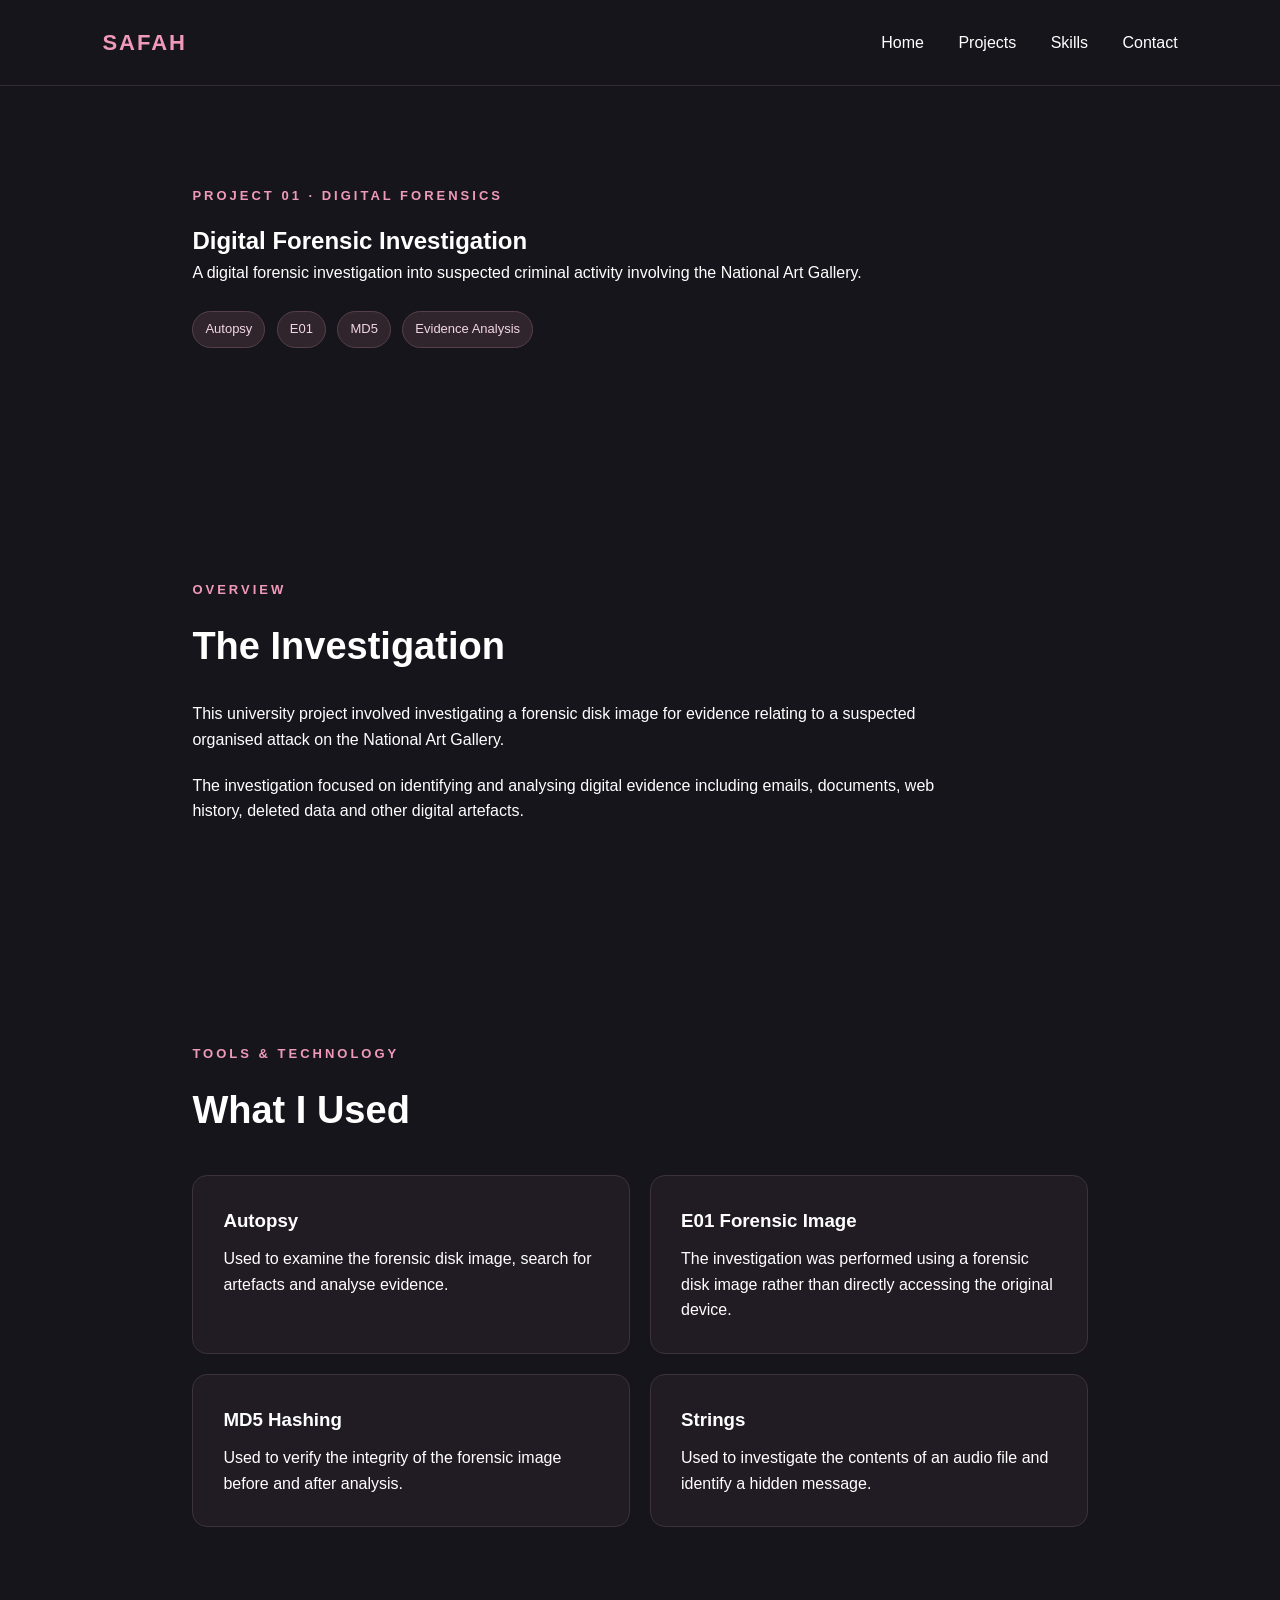
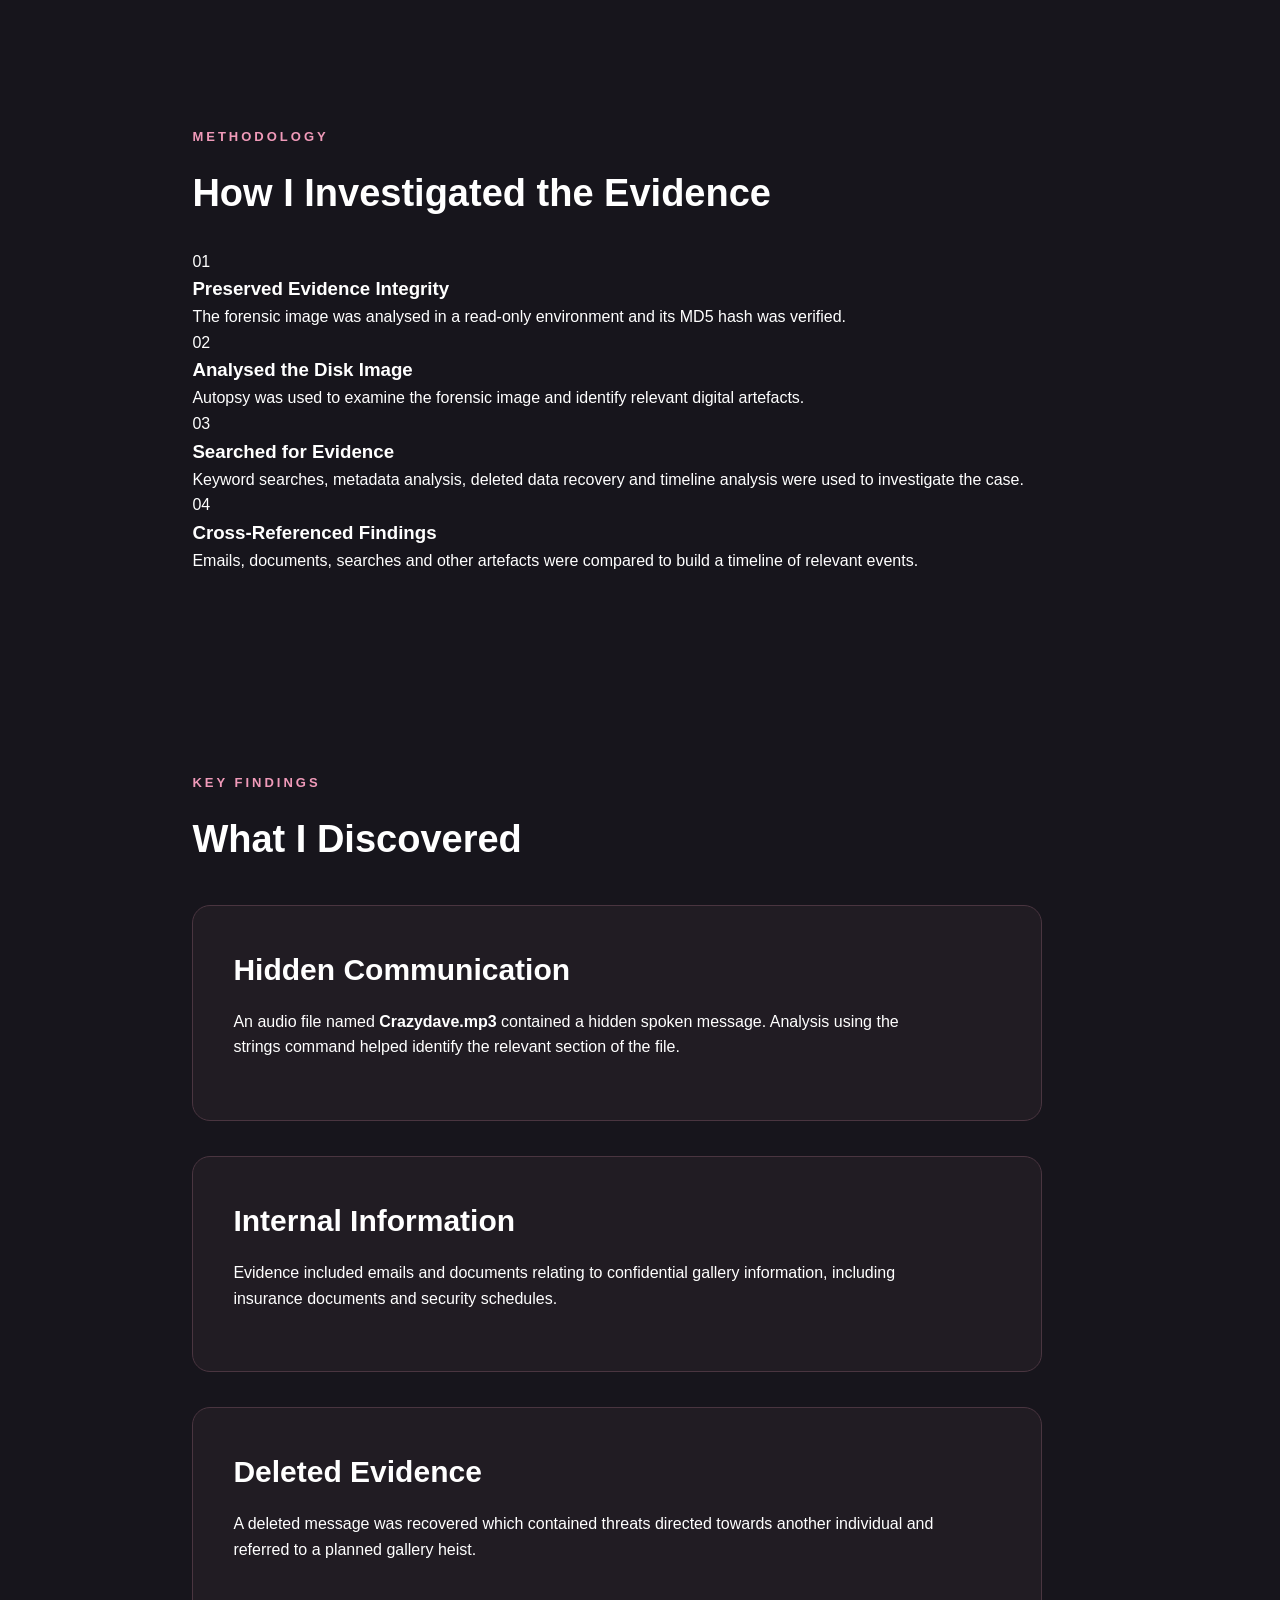
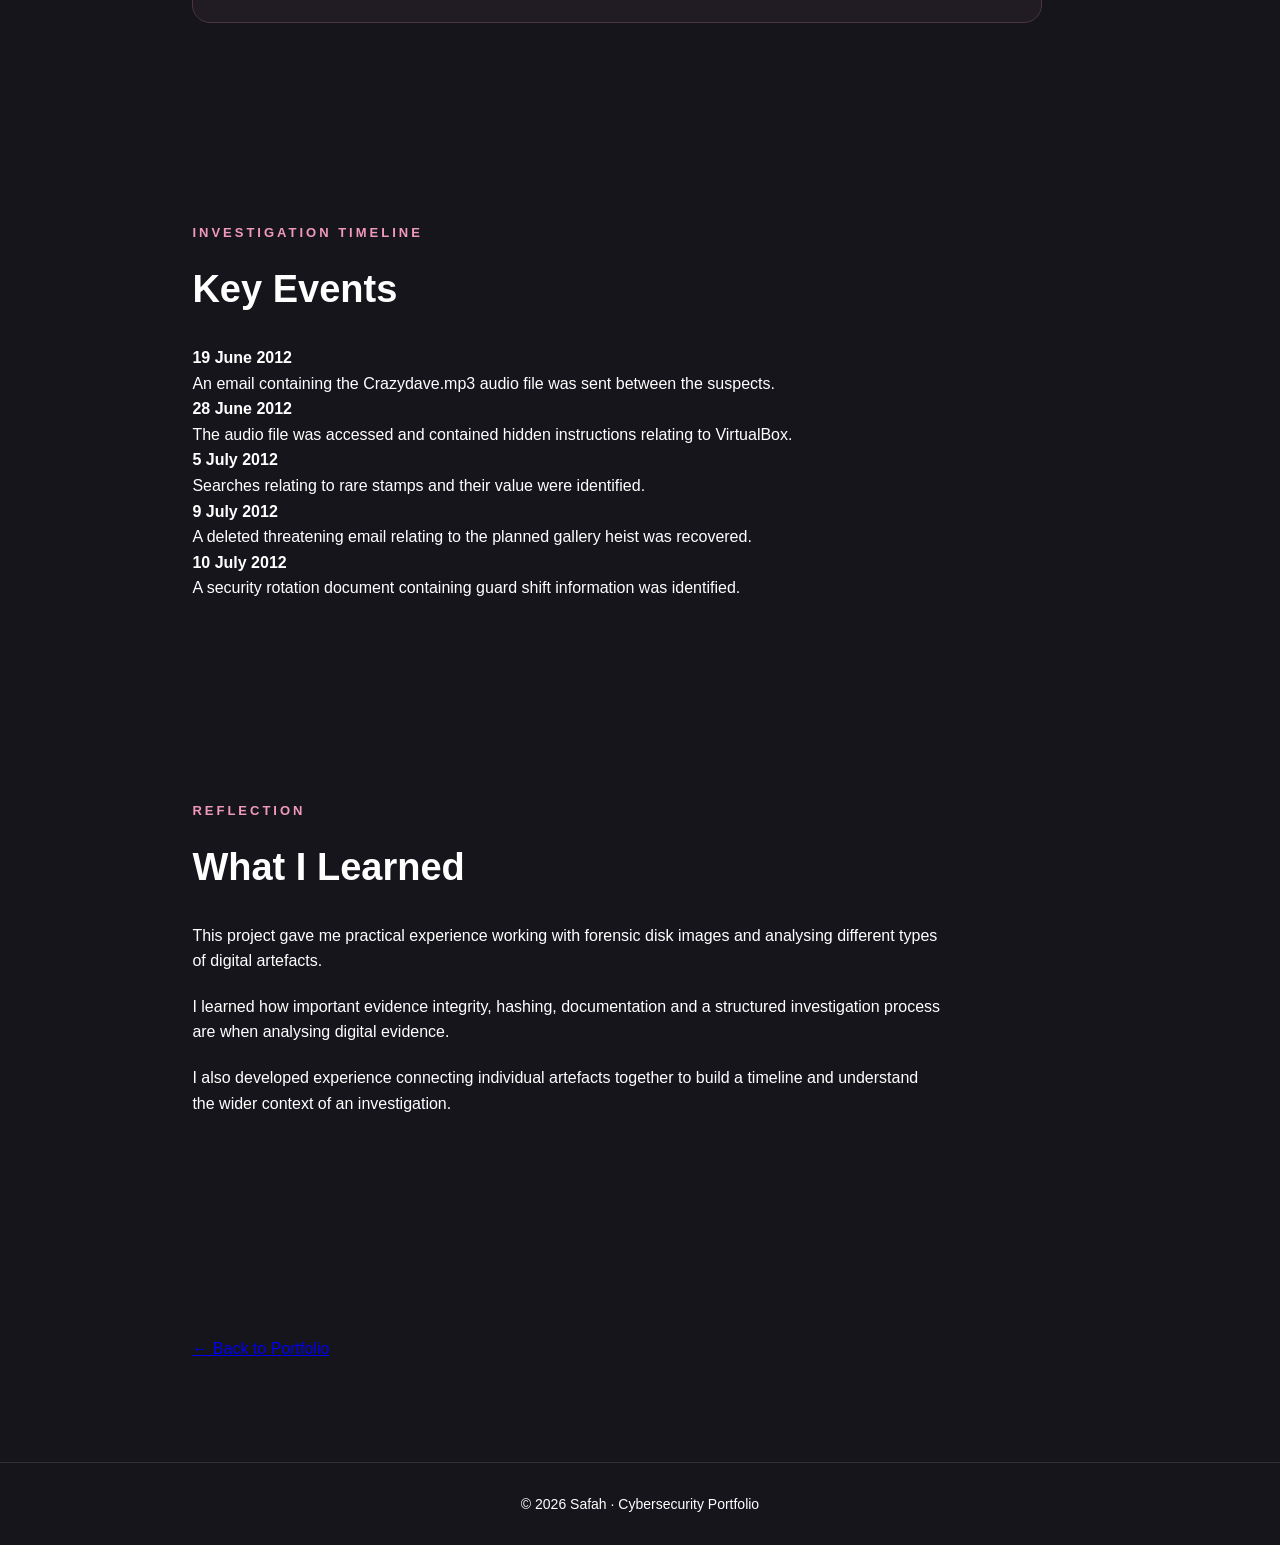
==== project1.html @ b5d4f96d "Create project1.html" ====
<!DOCTYPE html>
<html lang="en">

<head>
    <meta charset="UTF-8">
    <meta name="viewport" content="width=device-width, initial-scale=1.0">

    <link rel="stylesheet" href="style.css">

    <title>Digital Forensic Investigation | Safah</title>
</head>

<body>

    <header>
        <nav>
            <h2>SAFAH</h2>

            <div class="nav-links">
                <a href="index.html">Home</a>
                <a href="index.html#projects">Projects</a>
                <a href="index.html#skills">Skills</a>
                <a href="index.html#contact">Contact</a>
            </div>
        </nav>
    </header>


    <main>

        <!-- Project Introduction -->

        <section class="project-hero">

            <p class="eyebrow">PROJECT 01 · DIGITAL FORENSICS</p>

            <h1>Digital Forensic Investigation</h1>

            <p class="project-intro">
                A digital forensic investigation into suspected
                criminal activity involving the National Art Gallery.
            </p>

            <div class="tags">
                <span>Autopsy</span>
                <span>E01</span>
                <span>MD5</span>
                <span>Evidence Analysis</span>
            </div>

        </section>


        <!-- Overview -->

        <section>

            <p class="eyebrow">OVERVIEW</p>

            <h2>The Investigation</h2>

            <p>
                This university project involved investigating a forensic
                disk image for evidence relating to a suspected organised
                attack on the National Art Gallery.
            </p>

            <p>
                The investigation focused on identifying and analysing
                digital evidence including emails, documents, web history,
                deleted data and other digital artefacts.
            </p>

        </section>


        <!-- Tools -->

        <section>

            <p class="eyebrow">TOOLS & TECHNOLOGY</p>

            <h2>What I Used</h2>

            <div class="skills-grid">

                <div class="skill">
                    <h3>Autopsy</h3>
                    <p>
                        Used to examine the forensic disk image,
                        search for artefacts and analyse evidence.
                    </p>
                </div>

                <div class="skill">
                    <h3>E01 Forensic Image</h3>
                    <p>
                        The investigation was performed using a
                        forensic disk image rather than directly
                        accessing the original device.
                    </p>
                </div>

                <div class="skill">
                    <h3>MD5 Hashing</h3>
                    <p>
                        Used to verify the integrity of the forensic
                        image before and after analysis.
                    </p>
                </div>

                <div class="skill">
                    <h3>Strings</h3>
                    <p>
                        Used to investigate the contents of an audio
                        file and identify a hidden message.
                    </p>
                </div>

            </div>

        </section>


        <!-- Methodology -->

        <section>

            <p class="eyebrow">METHODOLOGY</p>

            <h2>How I Investigated the Evidence</h2>

            <div class="method-list">

                <div class="method">
                    <span>01</span>
                    <div>
                        <h3>Preserved Evidence Integrity</h3>
                        <p>
                            The forensic image was analysed in a
                            read-only environment and its MD5 hash
                            was verified.
                        </p>
                    </div>
                </div>

                <div class="method">
                    <span>02</span>
                    <div>
                        <h3>Analysed the Disk Image</h3>
                        <p>
                            Autopsy was used to examine the forensic
                            image and identify relevant digital artefacts.
                        </p>
                    </div>
                </div>

                <div class="method">
                    <span>03</span>
                    <div>
                        <h3>Searched for Evidence</h3>
                        <p>
                            Keyword searches, metadata analysis,
                            deleted data recovery and timeline analysis
                            were used to investigate the case.
                        </p>
                    </div>
                </div>

                <div class="method">
                    <span>04</span>
                    <div>
                        <h3>Cross-Referenced Findings</h3>
                        <p>
                            Emails, documents, searches and other
                            artefacts were compared to build a timeline
                            of relevant events.
                        </p>
                    </div>
                </div>

            </div>

        </section>


        <!-- Findings -->

        <section>

            <p class="eyebrow">KEY FINDINGS</p>

            <h2>What I Discovered</h2>

            <div class="project-card">

                <h3>Hidden Communication</h3>

                <p>
                    An audio file named <strong>Crazydave.mp3</strong>
                    contained a hidden spoken message. Analysis using
                    the strings command helped identify the relevant
                    section of the file.
                </p>

            </div>


            <div class="project-card">

                <h3>Internal Information</h3>

                <p>
                    Evidence included emails and documents relating
                    to confidential gallery information, including
                    insurance documents and security schedules.
                </p>

            </div>


            <div class="project-card">

                <h3>Deleted Evidence</h3>

                <p>
                    A deleted message was recovered which contained
                    threats directed towards another individual and
                    referred to a planned gallery heist.
                </p>

            </div>

        </section>


        <!-- Timeline -->

        <section>

            <p class="eyebrow">INVESTIGATION TIMELINE</p>

            <h2>Key Events</h2>

            <div class="timeline">

                <div class="timeline-item">
                    <strong>19 June 2012</strong>
                    <p>
                        An email containing the Crazydave.mp3 audio
                        file was sent between the suspects.
                    </p>
                </div>

                <div class="timeline-item">
                    <strong>28 June 2012</strong>
                    <p>
                        The audio file was accessed and contained
                        hidden instructions relating to VirtualBox.
                    </p>
                </div>

                <div class="timeline-item">
                    <strong>5 July 2012</strong>
                    <p>
                        Searches relating to rare stamps and their
                        value were identified.
                    </p>
                </div>

                <div class="timeline-item">
                    <strong>9 July 2012</strong>
                    <p>
                        A deleted threatening email relating to
                        the planned gallery heist was recovered.
                    </p>
                </div>

                <div class="timeline-item">
                    <strong>10 July 2012</strong>
                    <p>
                        A security rotation document containing
                        guard shift information was identified.
                    </p>
                </div>

            </div>

        </section>


        <!-- What I Learned -->

        <section>

            <p class="eyebrow">REFLECTION</p>

            <h2>What I Learned</h2>

            <p>
                This project gave me practical experience working with
                forensic disk images and analysing different types of
                digital artefacts.
            </p>

            <p>
                I learned how important evidence integrity, hashing,
                documentation and a structured investigation process
                are when analysing digital evidence.
            </p>

            <p>
                I also developed experience connecting individual
                artefacts together to build a timeline and understand
                the wider context of an investigation.
            </p>

        </section>


        <!-- Back -->

        <section class="back-section">

            <a href="index.html" class="secondary-button">
                ← Back to Portfolio
            </a>

        </section>

    </main>


    <footer>

        <p>
            © 2026 Safah · Cybersecurity Portfolio
        </p>

    </footer>

</body>

</html>
---- style.css ----
/* =========================
   GENERAL
========================= */

* {
    margin: 0;
    padding: 0;
    box-sizing: border-box;
}

html {
    scroll-behavior: smooth;
}

body {
    font-family: Arial, sans-serif;
    background: #17151c;
    color: #ffffff;
    line-height: 1.6;
}


/* =========================
   NAVIGATION
========================= */

header {
    padding: 25px 8%;
    border-bottom: 1px solid #342d35;
}

nav {
    max-width: 1100px;
    margin: auto;

    display: flex;
    justify-content: space-between;
    align-items: center;
}

nav h2 {
    color: #f09ab9;
    font-size: 22px;
    letter-spacing: 2px;
}

.nav-links a {
    color: #ffffff;
    text-decoration: none;
    margin-left: 30px;
    transition: 0.3s;
}

.nav-links a:hover {
    color: #f09ab9;
}


/* =========================
   MAIN
========================= */

main {
    max-width: 1100px;
    margin: auto;
    padding: 0 8%;
}


/* =========================
   HERO
========================= */

.hero {
    min-height: 85vh;

    display: flex;
    flex-direction: column;
    justify-content: center;
}

.eyebrow {
    color: #f09ab9;
    font-size: 13px;
    font-weight: bold;
    letter-spacing: 3px;
    margin-bottom: 15px;
}

.hero h1 {
    font-size: 70px;
    line-height: 1.1;
    margin-bottom: 20px;
}

.hero h2 {
    color: #f2d7e2;
    font-size: 27px;
    max-width: 850px;
    line-height: 1.4;
    margin-bottom: 25px;
}

.intro {
    max-width: 700px;
    color: #ffffff;
    font-size: 17px;
}


/* =========================
   BUTTONS
========================= */

.buttons {
    margin-top: 35px;
}

.buttons a {
    display: inline-block;

    padding: 13px 23px;

    border-radius: 8px;

    background: #e88baa;
    color: #17151c;

    text-decoration: none;
    font-weight: bold;

    margin-right: 10px;

    transition: 0.3s;
}

.buttons a:hover {
    background: #f09ab9;
    transform: translateY(-2px);
}

.buttons .secondary-button {
    background: transparent;
    color: #ffffff;
    border: 1px solid #e88baa;
}

.buttons .secondary-button:hover {
    background: #e88baa;
    color: #17151c;
}


/* =========================
   SECTIONS
========================= */

section {
    padding: 100px 0;
}

section > h2 {
    font-size: 38px;
    margin-bottom: 25px;
}

section > p {
    max-width: 750px;
    color: #ffffff;
    margin-bottom: 20px;
}


/* =========================
   PROJECTS
========================= */

.project-card {
    position: relative;

    background: #211c23;

    border: 1px solid #4a3540;

    border-radius: 18px;

    padding: 40px;

    margin-top: 35px;

    max-width: 850px;

    overflow: hidden;

    transition: 0.3s;
}

.project-card:hover {
    border-color: #e88baa;
    transform: translateY(-4px);
}

.project-number {
    position: absolute;

    right: 30px;
    top: 20px;

    font-size: 55px;

    color: #332833;

    font-weight: bold;
}

.project-type {
    color: #f09ab9;
    font-size: 13px;
    font-weight: bold;
    letter-spacing: 2px;
    margin-bottom: 10px;
}

.project-card h3 {
    font-size: 30px;
    margin-bottom: 15px;
}

.project-card > p:not(.project-type) {
    max-width: 700px;
    color: #ffffff;
    margin-bottom: 20px;
}


/* =========================
   PROJECT TAGS
========================= */

.tags {
    margin: 25px 0;
}

.tags span {
    display: inline-block;

    padding: 7px 12px;

    margin-right: 7px;
    margin-bottom: 7px;

    border-radius: 20px;

    background: #30252d;

    border: 1px solid #55404a;

    color: #f2d7e2;

    font-size: 13px;
}


/* =========================
   PROJECT LINK
========================= */

.project-link {
    color: #f09ab9;

    text-decoration: none;

    font-weight: bold;

    transition: 0.3s;
}

.project-link:hover {
    color: #ffffff;
}


/* =========================
   COMING SOON PROJECTS
========================= */

.coming-soon {
    background: #1d1920;

    border: 1px solid #302a31;

    border-radius: 15px;

    padding: 30px;

    margin-top: 20px;

    max-width: 850px;
}

.coming-soon h3 {
    margin-bottom: 10px;
}

.coming-soon p:not(.project-type) {
    color: #ffffff;
}


/* =========================
   SKILLS
========================= */

.skills-grid {
    display: grid;

    grid-template-columns: repeat(2, 1fr);

    gap: 20px;

    margin-top: 35px;
}

.skill {
    background: #211c23;

    border: 1px solid #3d323a;

    border-radius: 15px;

    padding: 30px;

    transition: 0.3s;
}

.skill:hover {
    border-color: #e88baa;
}

.skill h3 {
    color: #ffffff;
    margin-bottom: 10px;
}

.skill p {
    color: #ffffff;
}


/* =========================
   CONTACT
========================= */

.contact-links {
    margin-top: 30px;
}

.contact-links a {
    display: inline-block;

    color: #f09ab9;

    text-decoration: none;

    margin-right: 25px;

    font-weight: bold;
}

.contact-links a:hover {
    color: #ffffff;
}


/* =========================
   FOOTER
========================= */

footer {
    text-align: center;

    padding: 30px;

    border-top: 1px solid #342d35;

    color: #ffffff;

    font-size: 14px;
}


/* =========================
   MOBILE
========================= */

@media (max-width: 700px) {

    header {
        padding: 20px 5%;
    }

    nav {
        flex-direction: column;
        gap: 20px;
    }

    .nav-links a {
        margin: 0 7px;
        font-size: 14px;
    }

    main {
        padding: 0 5%;
    }

    .hero {
        min-height: 75vh;
    }

    .hero h1 {
        font-size: 45px;
    }

    .hero h2 {
        font-size: 21px;
    }

    section {
        padding: 70px 0;
    }

    section > h2 {
        font-size: 30px;
    }

    .skills-grid {
        grid-template-columns: 1fr;
    }

    .project-card {
        padding: 30px;
    }

    .project-number {
        font-size: 40px;
    }
}
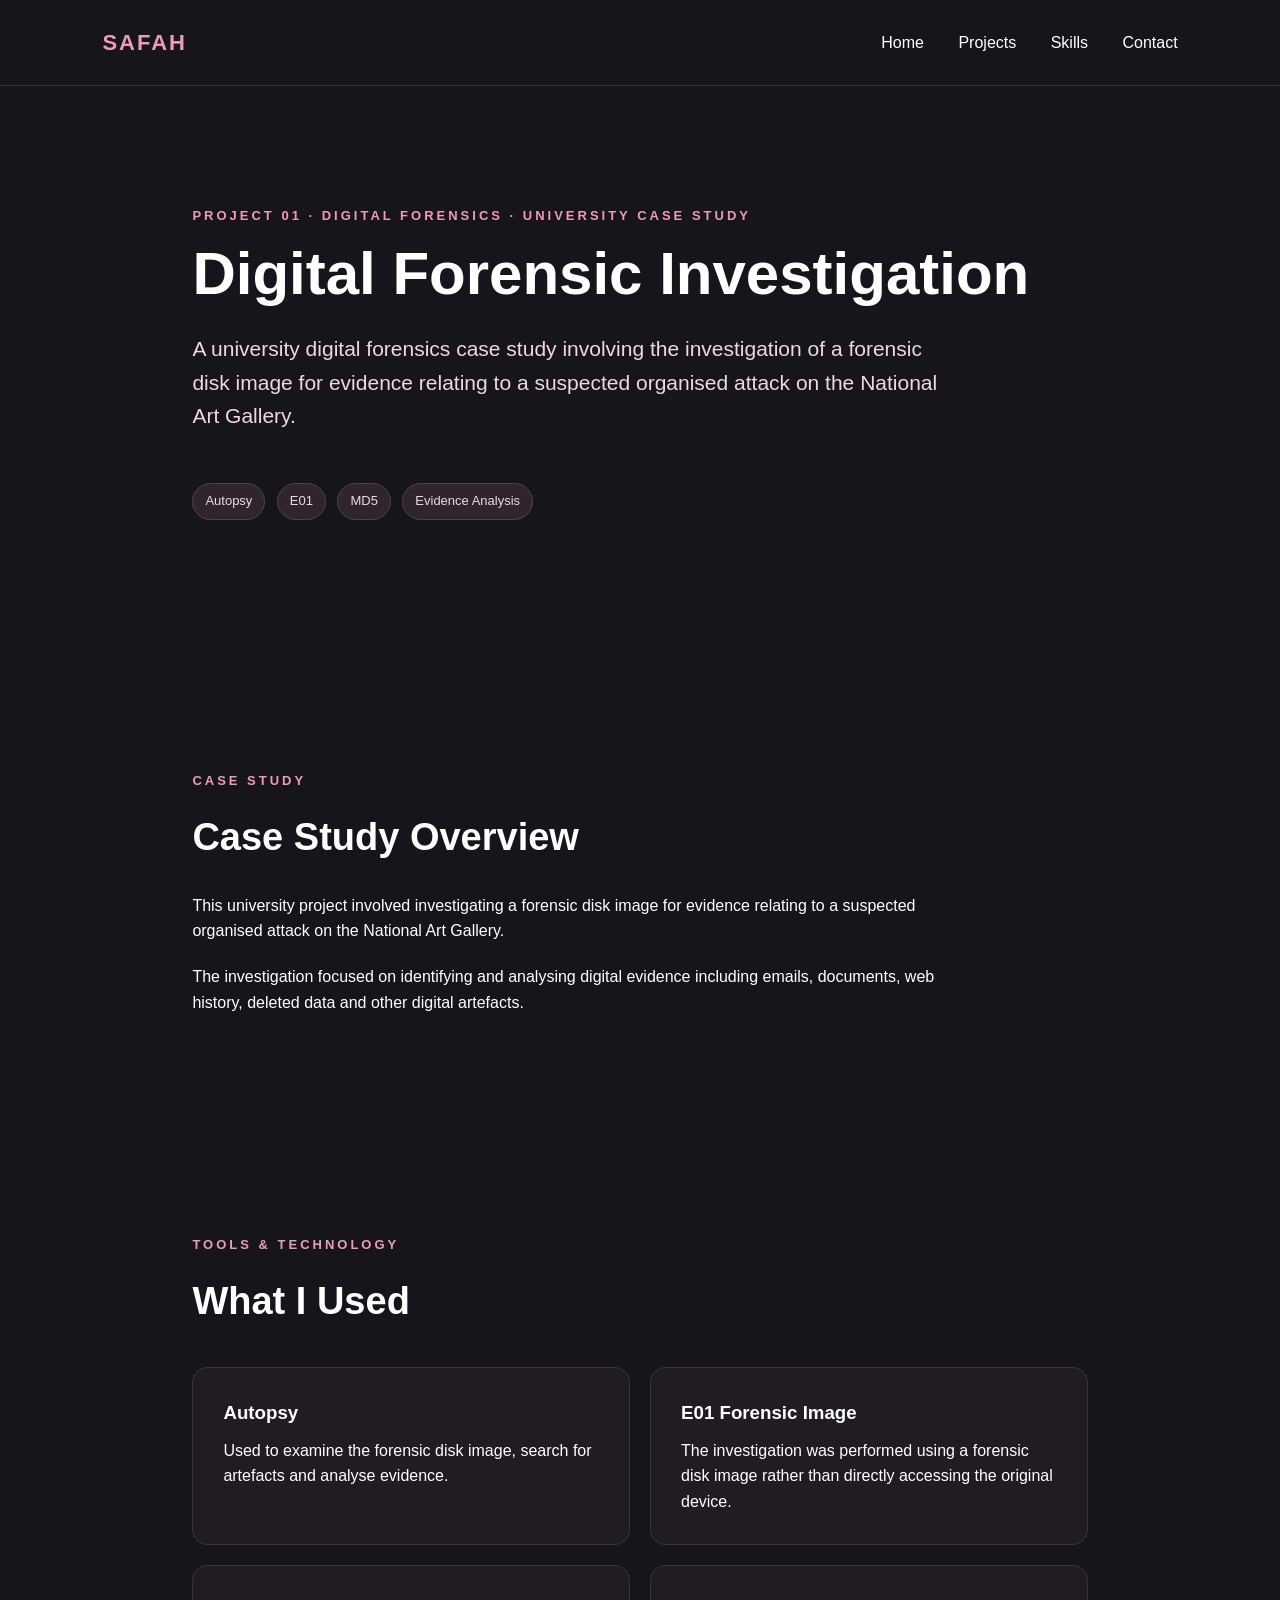
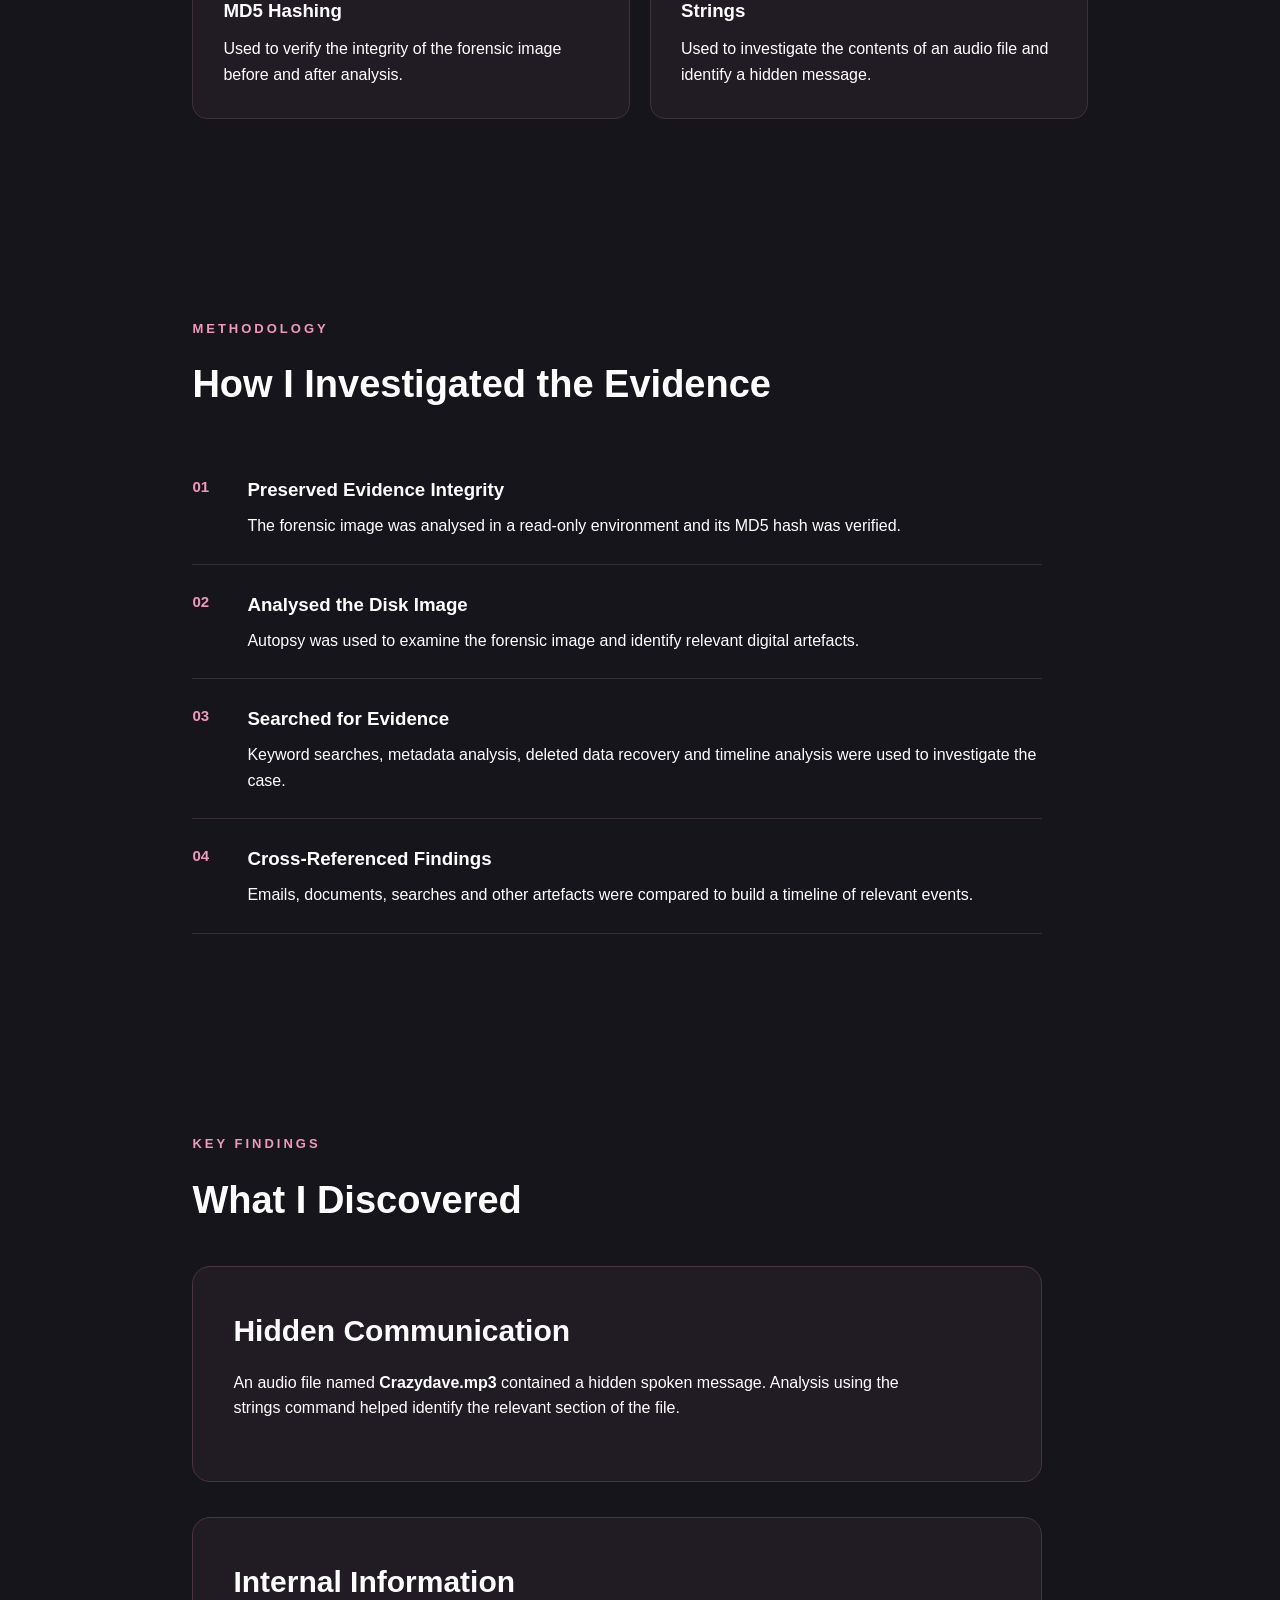
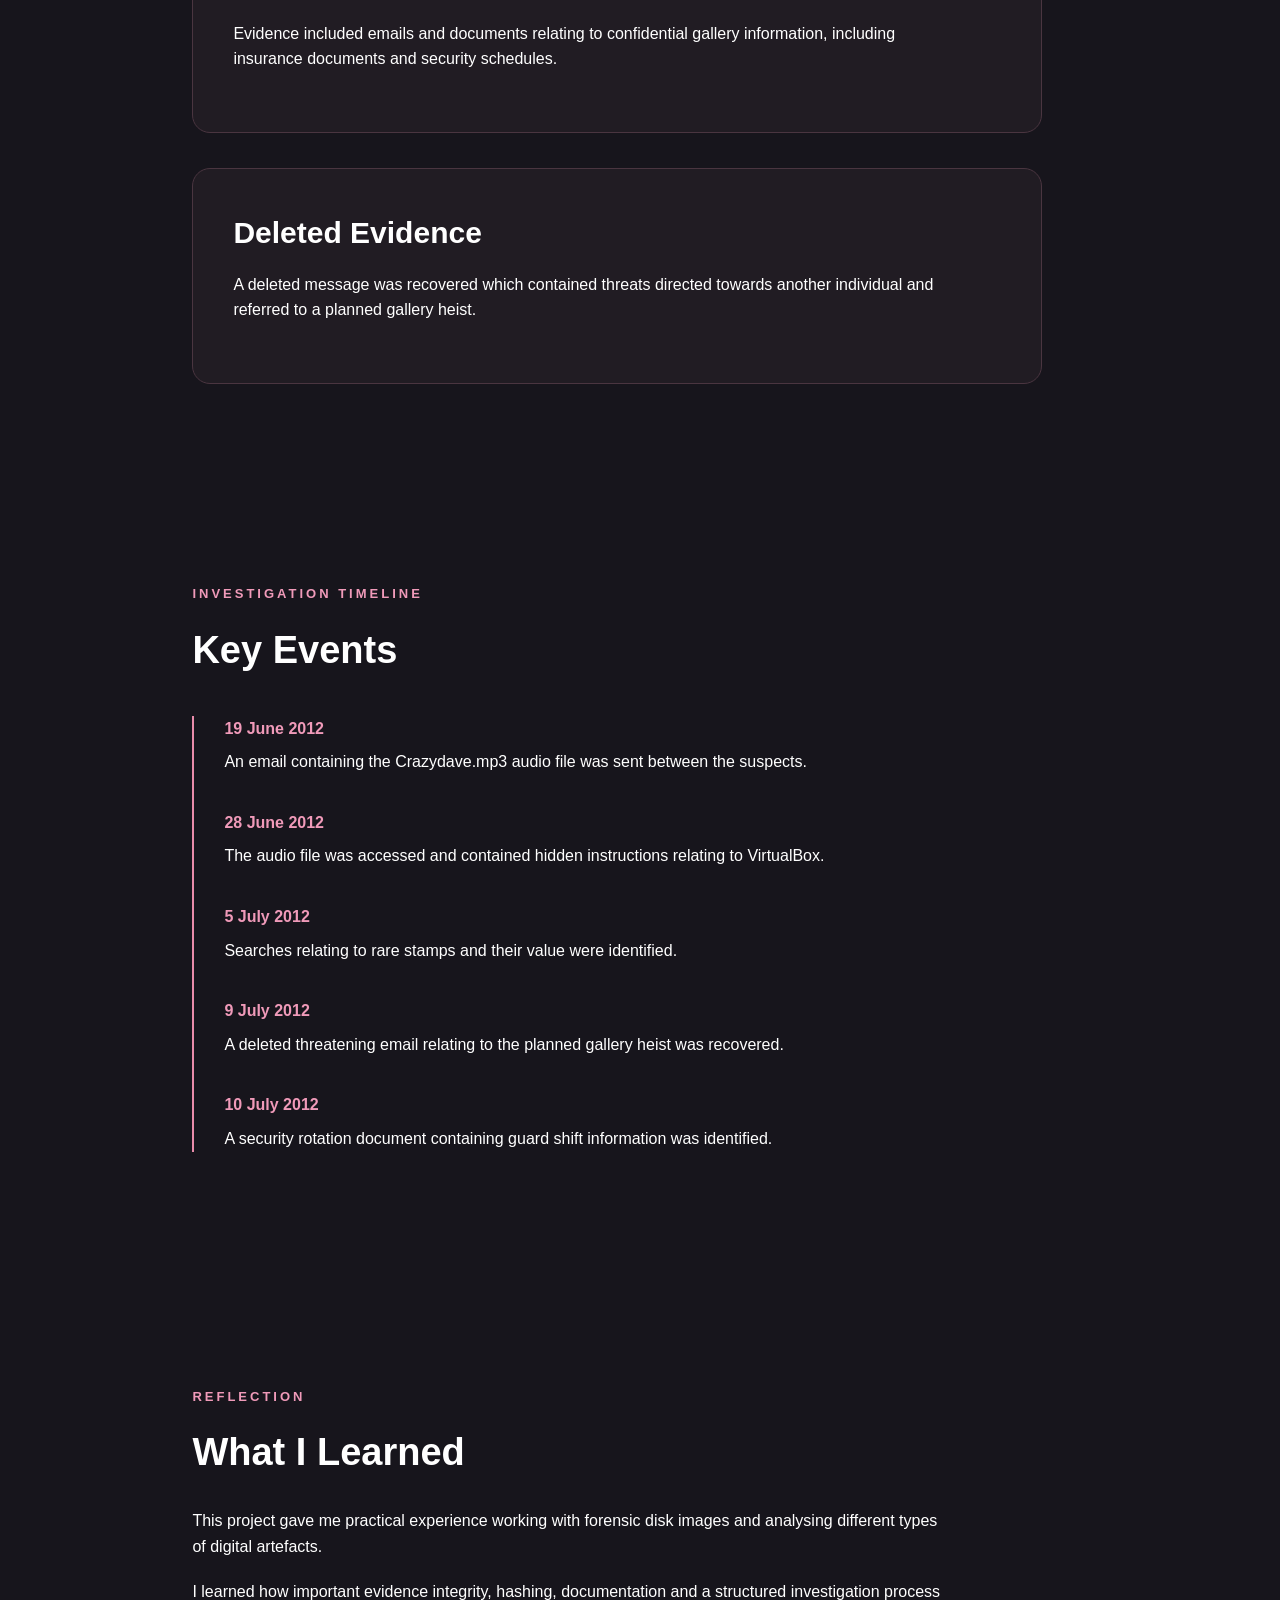
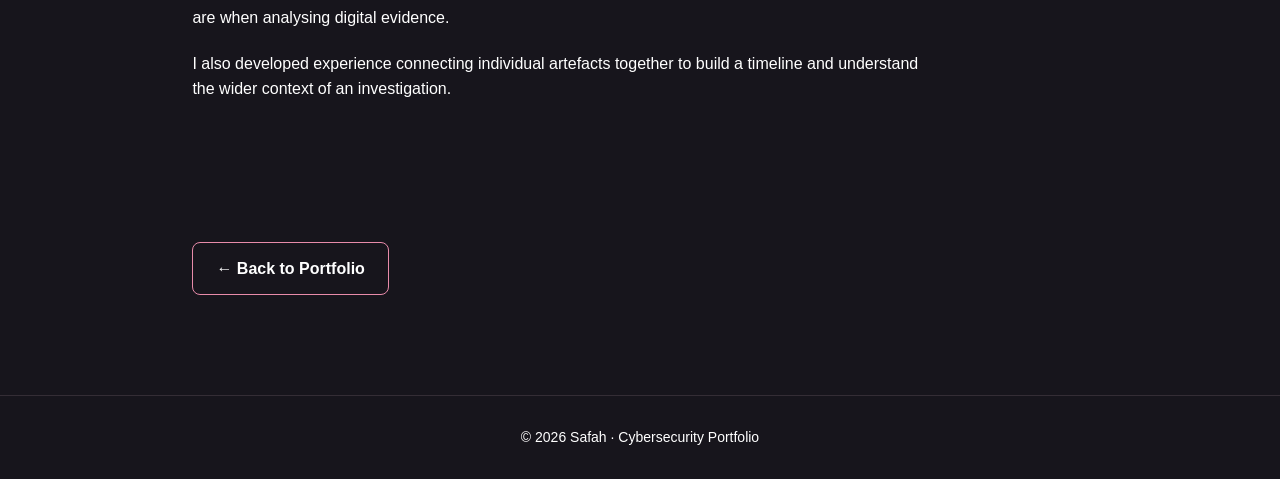
==== commit 08704006: "Update project1.html" ====
--- a/project1.html
+++ b/project1.html
@@ -32,14 +32,15 @@
 
         <section class="project-hero">
 
-            <p class="eyebrow">PROJECT 01 · DIGITAL FORENSICS</p>
-
-            <h1>Digital Forensic Investigation</h1>
-
-            <p class="project-intro">
-                A digital forensic investigation into suspected
-                criminal activity involving the National Art Gallery.
-            </p>
+           <p class="eyebrow">PROJECT 01 · DIGITAL FORENSICS · UNIVERSITY CASE STUDY</p>
+
+<h1>Digital Forensic Investigation</h1>
+
+<p class="project-intro">
+    A university digital forensics case study involving the investigation
+    of a forensic disk image for evidence relating to a suspected
+    organised attack on the National Art Gallery.
+</p>
 
             <div class="tags">
                 <span>Autopsy</span>
@@ -55,9 +56,9 @@
 
         <section>
 
-            <p class="eyebrow">OVERVIEW</p>
-
-            <h2>The Investigation</h2>
+           <p class="eyebrow">CASE STUDY</p>
+
+<h2>Case Study Overview</h2>
 
             <p>
                 This university project involved investigating a forensic
--- a/style.css
+++ b/style.css
@@ -445,3 +445,150 @@
         font-size: 40px;
     }
 }
+/* =========================
+   PROJECT PAGE
+========================= */
+
+.project-hero {
+    min-height: 65vh;
+    display: flex;
+    flex-direction: column;
+    justify-content: center;
+}
+
+.project-hero h1 {
+    font-size: 60px;
+    line-height: 1.1;
+    margin-bottom: 25px;
+    max-width: 900px;
+}
+
+.project-intro {
+    font-size: 21px;
+    color: #f2d7e2;
+    max-width: 750px;
+    margin-bottom: 25px;
+}
+
+
+/* =========================
+   METHODOLOGY
+========================= */
+
+.method-list {
+    max-width: 850px;
+    margin-top: 35px;
+}
+
+.method {
+    display: flex;
+    gap: 25px;
+
+    padding: 25px 0;
+
+    border-bottom: 1px solid #342d35;
+}
+
+.method span {
+    color: #f09ab9;
+    font-weight: bold;
+    font-size: 15px;
+    min-width: 30px;
+}
+
+.method h3 {
+    margin-bottom: 8px;
+}
+
+.method p {
+    color: #ffffff;
+}
+
+
+/* =========================
+   TIMELINE
+========================= */
+
+.timeline {
+    max-width: 850px;
+    margin-top: 35px;
+    border-left: 2px solid #e88baa;
+    padding-left: 30px;
+}
+
+.timeline-item {
+    margin-bottom: 35px;
+}
+
+.timeline-item strong {
+    color: #f09ab9;
+    font-size: 16px;
+}
+
+.timeline-item p {
+    margin-top: 8px;
+    color: #ffffff;
+}
+
+
+/* =========================
+   BACK BUTTON
+========================= */
+
+.back-section {
+    padding-top: 20px;
+    padding-bottom: 100px;
+}
+
+.secondary-button {
+    display: inline-block;
+
+    padding: 13px 23px;
+
+    border-radius: 8px;
+
+    background: transparent;
+
+    color: #ffffff;
+
+    border: 1px solid #e88baa;
+
+    text-decoration: none;
+
+    font-weight: bold;
+
+    transition: 0.3s;
+}
+
+.secondary-button:hover {
+    background: #e88baa;
+    color: #17151c;
+}
+
+
+/* =========================
+   PROJECT PAGE MOBILE
+========================= */
+
+@media (max-width: 700px) {
+
+    .project-hero {
+        min-height: 60vh;
+    }
+
+    .project-hero h1 {
+        font-size: 42px;
+    }
+
+    .project-intro {
+        font-size: 18px;
+    }
+
+    .method {
+        gap: 15px;
+    }
+
+    .timeline {
+        padding-left: 20px;
+    }
+}
